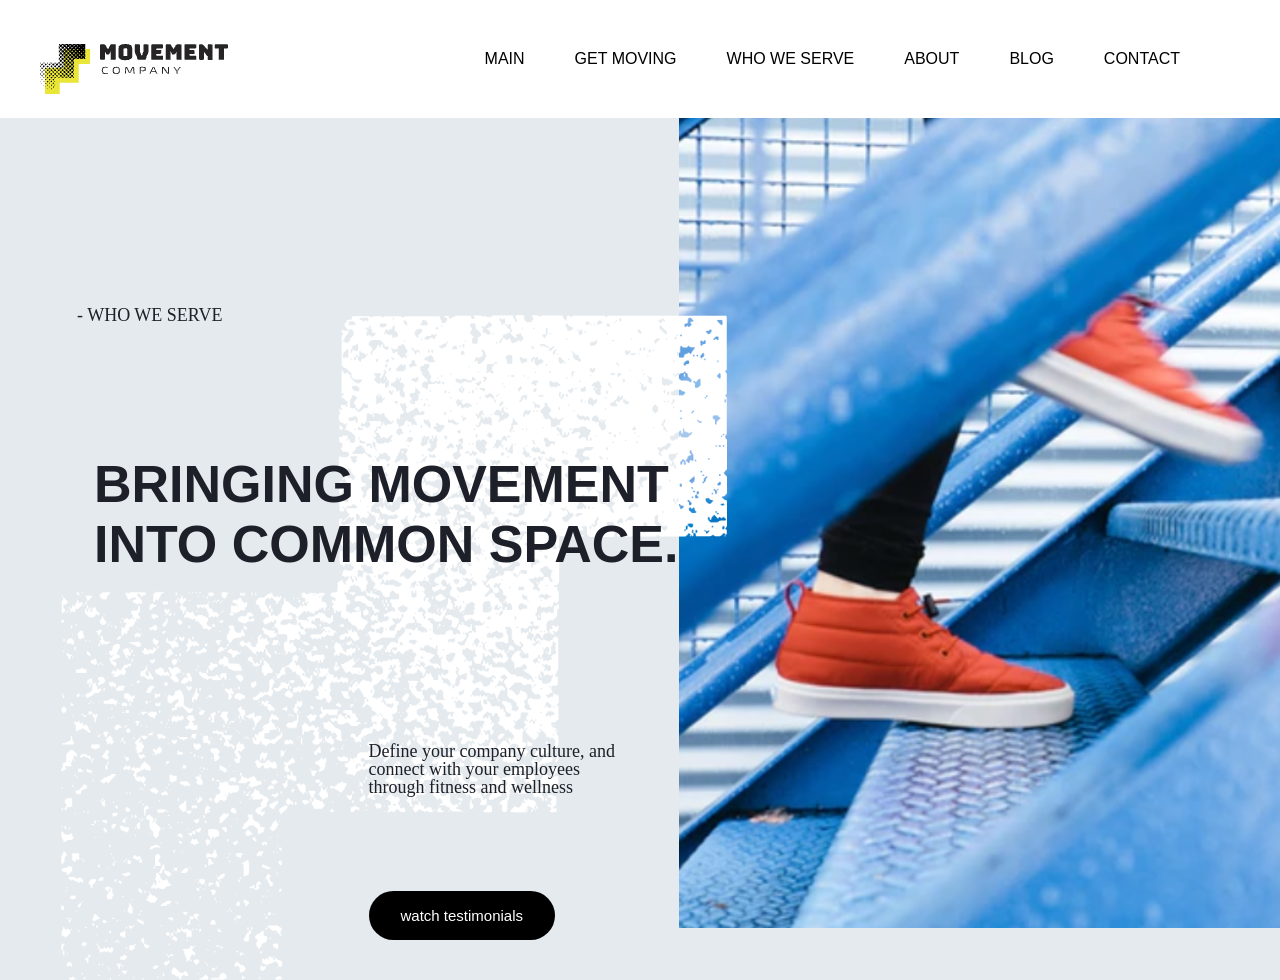
==== who-we-serve.html @ 01a1c988 "New page" ====
<!DOCTYPE html>
<html lang="en">
<head>
  <meta charset="UTF-8" />
  <meta name="viewport" content="width=device-width, initial-scale=1.0" />
  <title>Who We Serve</title>
  <link rel="stylesheet" href="style.css" />
</head>
<body>

  <header>
    <div class="wrapper">
      <nav>
        <img src="images/companyname.png" alt="Company Logo" class="logo" />
        <img src="images/firstpage/logo.png" alt="logo" class="companylogo" />
        <ul class="top-right-header">
          <li><a href="index.html">MAIN</a></li>
          <li><a href="#">GET MOVING</a></li>
          <li><a href="who-we-serve.html">WHO WE SERVE</a></li>
          <li><a href="#">ABOUT</a></li>
          <li><a href="#">BLOG</a></li>
          <li><a href="#">CONTACT</a></li>
        </ul>
      </nav>
    </div>
  </header>

  <main class="who-we-serve">

  <div class="hero-section">
    <div class="left">

      <div class="counter">
        <p>- WHO WE SERVE</p>
      </div>

      <div class="left-body">
        <h1>
          BRINGING MOVEMENT<br>
          INTO COMMON SPACE.
        </h1>

        <div class="content-wrap">
          <p>
            Define your company culture, and connect with your employees
            through fitness and wellness
          </p>
          <a href="#" class="cta-btn dark">watch testimonials</a>
        </div>
      </div>

    </div>

    <div class="right">
      <img src="images/secondpage/walking.png" alt="Steps" />
    </div>
  </div>

</main>

</body>
</html>
---- style.css ----
:root{
    --white: #ffffff;
    --lightgray: #E5EAEE;
    --lightblue: #CFEBFF;
    --black: #000000;
    
}


*,
*::after,
*::before{
    box-sizing: border-box;
}

body{
    margin: 0;
    font-family: "Exo 2", sans-serif;
}

.wrapper{
    margin: 0 auto;
    position: relative ;
}

header{
    background: var(--white);
    padding: 24px 0;
}




.cta-btn{
    padding: 16px 32px;
    border-radius: 524px;
    color: #fff;
    display: inline-block;
    font-size: 15px;
    font-weight: 500;
    text-decoration: none;
    position:relative;

}

.cta-btn.dark{
    background: var(--black); 
    position: relative;
}


nav {
    display: flex;
    justify-content: space-between;
    align-items: center;
    padding: 20px 100px;

}



.top-right-header li a {
    text-decoration: none;
    color: var(--black);
    font-family: "Exo 2", sans-serif;
    font-weight: 500;
    font-size: 16px;
}

nav ul{
    display: flex;
    gap: 50px;
    list-style: none;
    margin: 0;
    padding: 0;
}

.hero-section{
    display: flex;
    background:var(--lightgray);
}

.gray-background{
    background:var(--lightgray);
    width: calc(100% - 200px);
    height: calc(100vh - 200px);
    margin: 0 auto;
    display: flex;
    justify-content: center;
    align-items: center;
    box-sizing: border-box;
    padding: 0 40px;
    position: relative;
}



.hero-section .right img{
    max-width: 100%;
    height: auto;
}




.hero-section .left{
    flex: 1;
    display:flex;
    flex-direction: column;
    justify-content: space-between;
    padding: 170px 0 40px 77px; 
    z-index: 1;
    position: relative;
    background-image: url(images/firstpage/design.png);
    background-position: bottom left;
    background-repeat: no-repeat;
}

.hero-section .left .counter{
    display: flex;
    gap: 10px;
    font-size: 42px;
    font-weight: 700;
    line-height: 132%; 
}

.hero-section .left .counter span{
    font-size: 15px;
    font-weight: 400;
    line-height: 40px;
}

.companylogo{
    position: absolute;
    left: 40px;
    top: 20px;
}

.hero-section .left .left-body{
    display: flex;
    flex-direction: column;
    align-items: end;
    flex:1;
}

.hero-section .left .content-wrap{
    padding-right: 50px;
    flex: 1;
}


.hero-section .right{
    flex: 1;
    height: 810px;
}



.hero-section .right img{
    width: 100%;
    height: 100%;
    object-fit: cover;
}

.left h1{
    color: rgba(29, 32, 40, 1);
    font-family: Exo 2;
    font-size: 52px;
    font-weight: 700;
    letter-spacing: -2%;
    text-align: left;
    margin-bottom: 150px;

}


.left p{
    width:260px;
    color: rgba(29, 32, 40, 1);
    font-family: Prompt;
    font-size: 18px;
    font-weight: 400;
    margin-bottom: 95px;
    line-height:1;
}







.bg-shape{
    z-index:-1;
    position: absolute;
    width: 100%;
    bottom:0;
    left:0;
    height:75%;
    
}



.arrow {
  cursor: pointer;
  z-index: 10;
}

.arrows-area{
    display: flex;
    gap: 10px;
    justify-content: flex-start;
    position: relative;
    top: -175px;
    padding-left: 75px;
    

}

.swiper-slide .counter {
    position: relative;
    top: -90px; 
}

@media (max-width: 1199px) {
    .left h1{
        font-size: 30px;
        margin-bottom: 55px;
    }

    .hero-section .right{
        flex: 1;
        height: 625px;
    }

    .left p{

        margin-bottom: 45px;
    }


}


@media (max-width: 992px) {


    .nav {
        padding: 20px 40px;
    }



    .top-right-header{
        flex-wrap: wrap;
        justify-content: center;
        gap: 30px;
        display: none;
    }

    .top-right-header li a{
        font-size:12px;



    }
    .arrows-area{
        position: absolute;
        top: 465px;
        right: 50px;

    }
    .hero-section .left .content-wrap {
        position: relative; 
    }

    .hero-section {
        flex-direction: column;
        text-align: left;
        gap: 20px; 
        align-items: center;
        }

    .hero-section .left{
        padding: 50px 20px;
        align-items: flex-start;
        justify-content: flex-start;
    }


    



  

    .left {
        align-items: center; 
        }




    .left h1{
        font-size: 40px;
        margin-bottom: 100px;
    }

    .cta-btn.dark {
        position: absolute;
        padding: 8px 16px;
        font-size: 12px; 
        left:1px;

    }


    .hero-section .left .left-body {
        flex: 0 0 auto;
        align-items: flex-start;  
    }

    



    .hero-section .right{
        flex: none;
        width: 100%;
        }



    .hero-section .right img {
        width: 100%;      
        height: auto;
        margin: 0 auto;
        }

    .hero-section .left{
        background-size: 100% auto;
        padding-top: 140px;
    }
}






.who-we-serve .hero-section .left{
  background-image: none;
  background-repeat: no-repeat;
  background-position: bottom left;
  background-size: contain;
}

.who-we-serve .hero-section {
  position: relative;
  min-height: 80vh;
  background: var(--lightgray);
}


.who-we-serve .hero-section::before {
  content: "";
  position: absolute;
  inset: 0;
  background-image: url("images/secondpage/background.png");
  background-repeat: no-repeat;
  background-position: bottom left;
  background-size: 52%;
  z-index: 2;
  pointer-events: none;
  background-position: 10% bottom;

}


.who-we-serve .hero-section > * {
  position: relative;
  z-index: 3;
}


.who-we-serve .right {
  position: relative;
  z-index: 1;
}
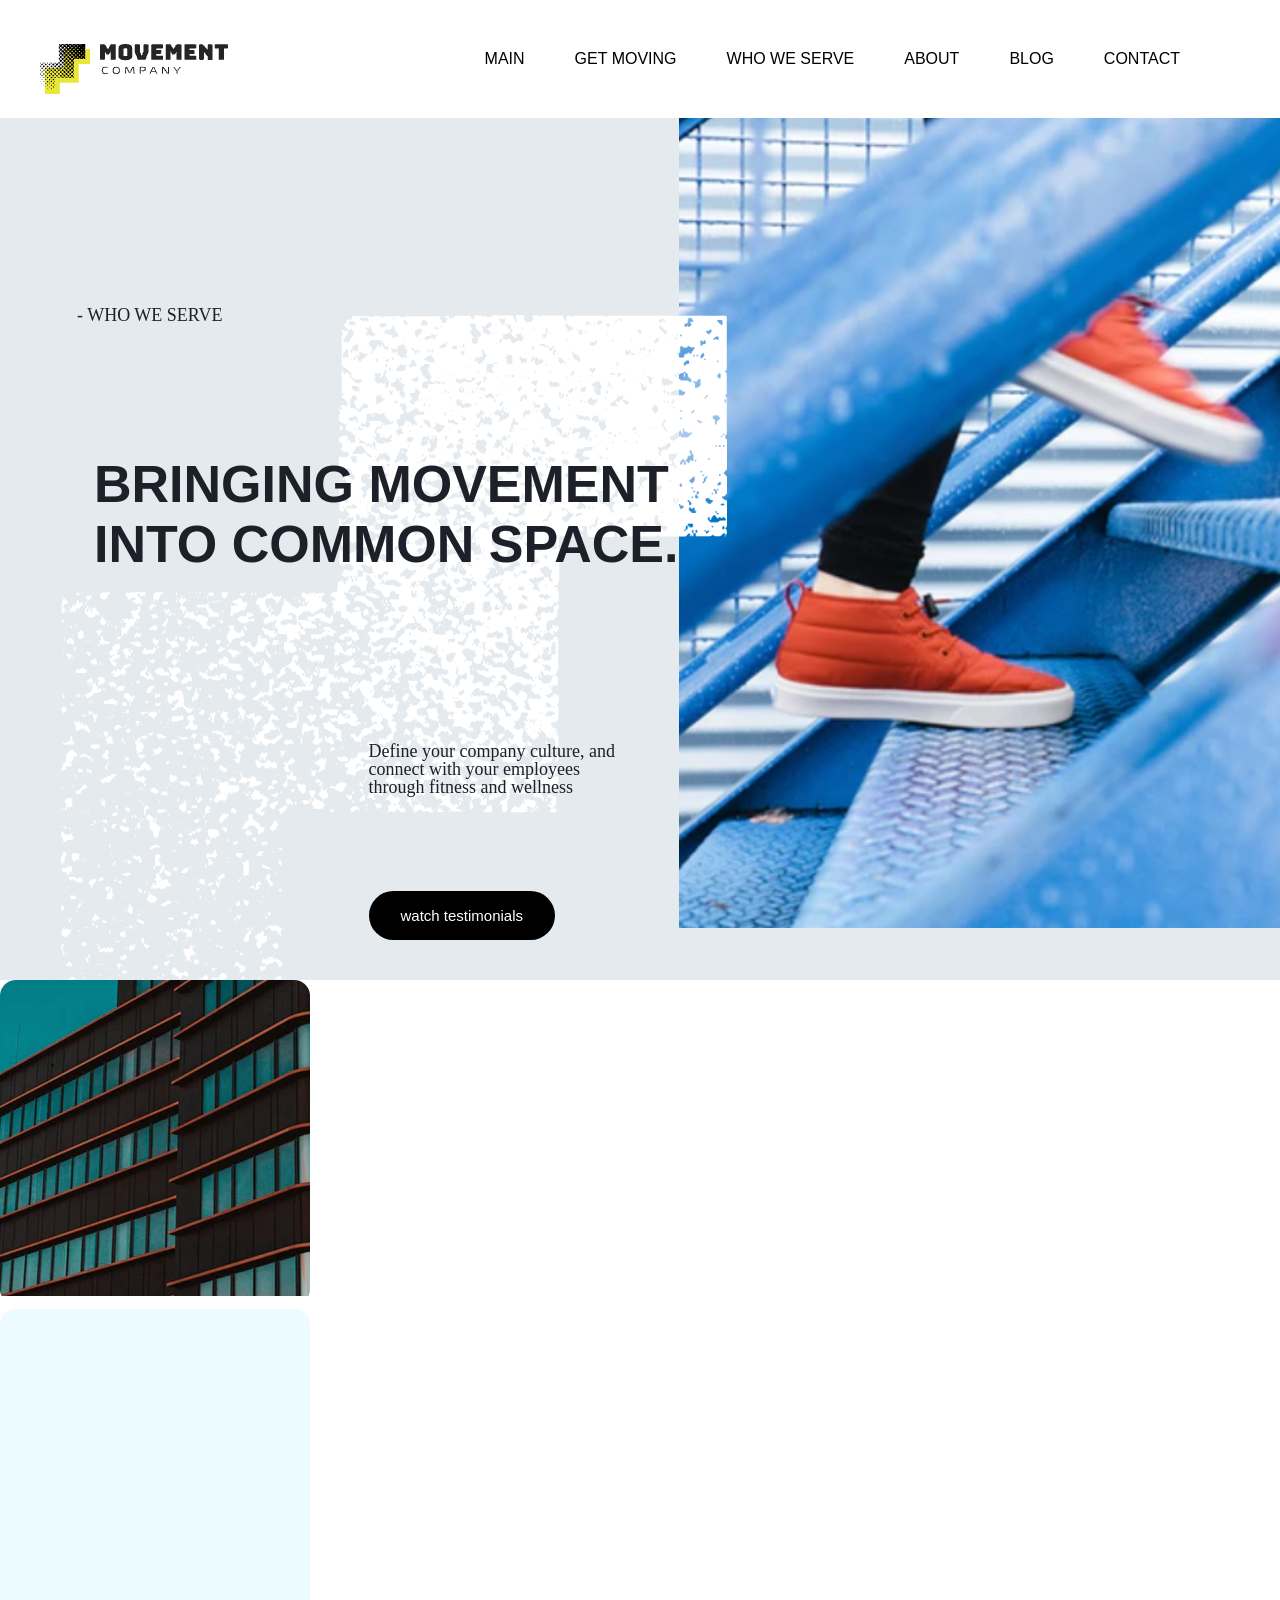
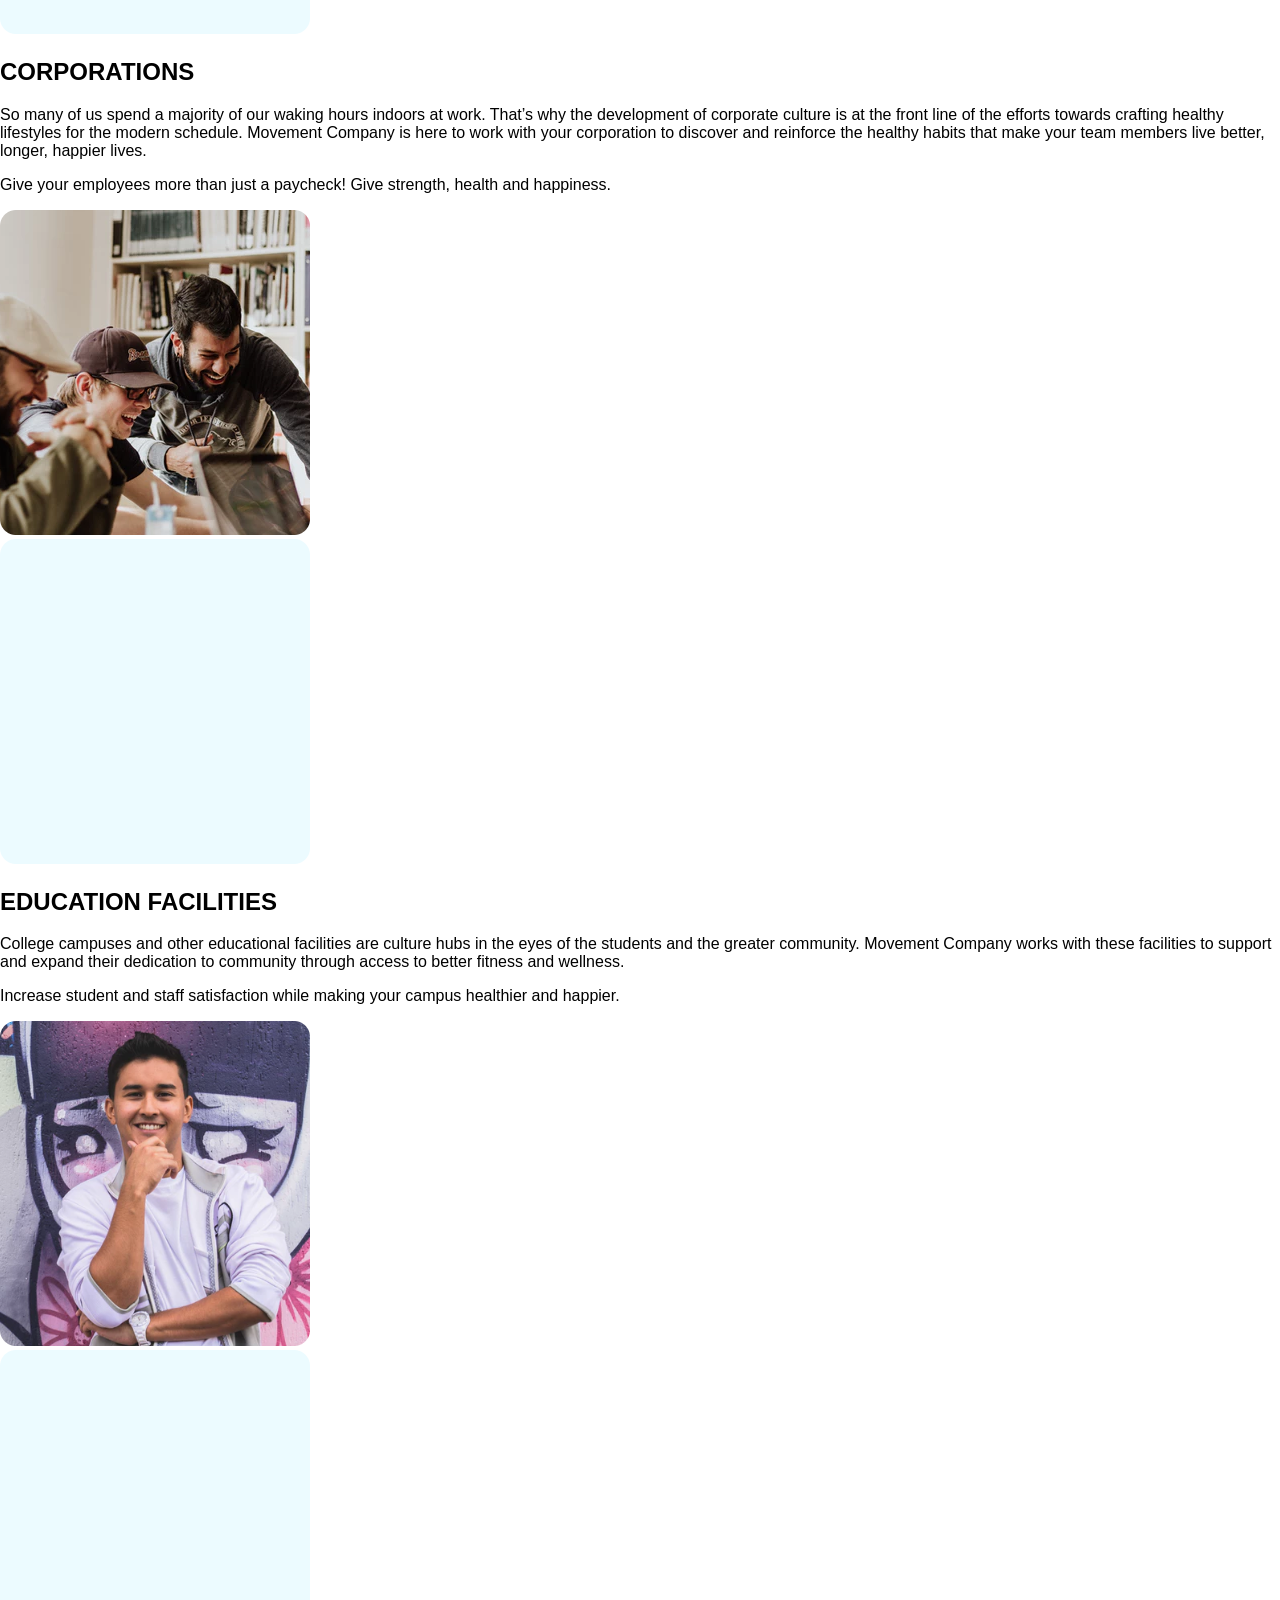
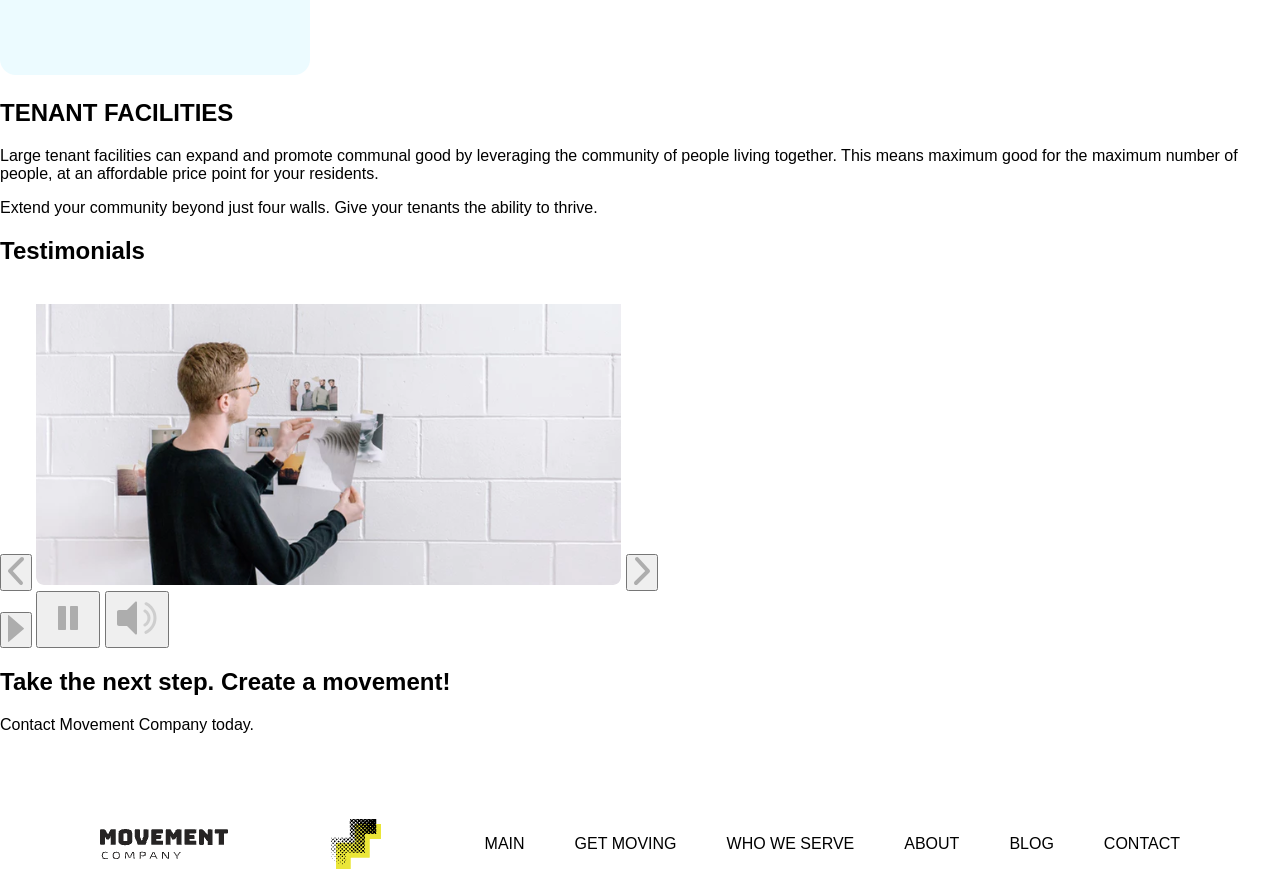
==== commit 4dc5a57f: "update" ====
--- a/who-we-serve.html
+++ b/who-we-serve.html
@@ -56,7 +56,211 @@
     </div>
   </div>
 
+
+
+
+
+
+
+
+
+
+<section class="serve-section corpo">
+  <div class="container">
+    <div class="corpo-row reverse">
+
+      <div class="corpo-image">
+        <img src="images/secondpage/corpo.png" alt = "Corporate wellness" />
+      </div>
+
+      <div class="blue-layer1">
+        <img src="images/secondpage/bluerec.png" />
+      </div>
+
+      <div class="corpo-text">
+        <!-- BIG header -->
+        <h2>CORPORATIONS</h2>
+
+        <!-- description paragraph -->
+        <p class="corpo-description">
+          So many of us spend a majority of our waking hours indoors at 
+          work. That’s why the development of corporate culture is at the 
+          front line of the efforts towards crafting healthy lifestyles for the 
+          modern schedule. Movement Company is here to work with your 
+          corporation to discover and reinforce the healthy habits that 
+          make your team members live better, longer, happier lives.
+        </p>
+
+        <!-- small finisher sentence -->
+        <p class="corpo-finisher">
+          Give your employees more than just a paycheck! Give 
+          strength, health and happiness.
+        </p>
+      </div>
+
+    </div>
+  </div>
+</section>
+
+
+
+<section class="serve-section edu">
+  <div class="container">
+    <div class="edu-row reverse">
+
+      <div class="edu-image">
+      <img src="images/secondpage/edu.png" alt="Educational facility promoting movement and wellness" />
+      </div>  
+      
+      
+      <div class="blue-layer2">
+        <img src="images/secondpage/bluerec.png" />
+      </div>
+
+
+      <div class="edu-text">
+        <!-- BIG header -->
+        <h2>EDUCATION FACILITIES</h2>
+
+        <!-- description paragraph -->
+        <p class="edu-description">
+          College campuses and other educational facilities are culture 
+          hubs in the eyes of the students and the greater community. 
+          Movement Company works with these facilities to support and 
+          expand their dedication to community through access to better 
+          fitness and wellness.
+        </p>
+
+        <!-- small finisher sentence -->
+        <p class="edu-finisher">
+          Increase student and staff satisfaction while making your campus 
+          healthier and happier.
+        </p>
+      </div>
+
+    </div>
+  </div>
+</section>
+
+
+
+<section class="serve-section tenant">
+  <div class="container">
+    <div class="tenant-row reverse">
+
+      <div class="tenant-image">
+        <img src="images/secondpage/tenn.png" alt="Tenant community fitness and wellness area" />
+      </div>
+
+            
+      <div class="blue-layer3">
+        <img src="images/secondpage/bluerec.png" />
+      </div>
+
+
+      <div class="tenant-text">
+        <!-- BIG header -->
+        <h2>TENANT FACILITIES</h2>
+
+        <!-- description paragraph -->
+        <p class="tenant-description">
+          Large tenant facilities can expand and promote communal good 
+          by leveraging the community of people living together. This 
+          means maximum good for the maximum number of people, at 
+          an affordable price point for your residents.
+        </p>
+
+        <!-- small finisher sentence -->
+        <p class="tenant-finisher">
+          Extend your community beyond just four walls. Give your 
+          tenants the ability to thrive.
+        </p>
+      </div>
+
+    </div>
+  </div>
+</section>
+
+
+<section class="testimonials">
+
+  <h2>Testimonials</h2>
+
+  <div class="testimonial-player">
+
+      <button class="arrow left-arrow" aria-label="Previous">
+        <img src="images/secondpage/leftarrow.svg" alt="Previous" />
+      </button>
+
+    <img
+      src="images/secondpage/video.png" alt="Testimonials video placeholder"/>
+
+
+      <button class="arrow right-arrow" aria-label="Next">
+        <img src="images/secondpage/rightarrow.svg" alt="Next" />
+      </button>
+  </div>
+
+  <div class="testimonial-controls">
+
+    <button aria-label="Play">
+      <img src="images/secondpage/play.svg" alt="Play" />
+    </button>
+
+
+    <button aria-label="Pause">
+      <img src="images/secondpage/Pause.svg" alt="Pause" />
+    </button>
+
+
+    <button aria-label="Volume">
+      <img src="images/secondpage/volume.svg" alt="Volume" />
+    </button>
+  </div>
+
+</section>
+
+
+
+
+<section class="bottom-cta">
+  <h2>Take the next step. Create a movement!</h2>
+  <p>Contact Movement Company today.</p>
+
+  <a href="#" class="cta-btn">Call Us Now</a>
+
+
+</section>
+
 </main>
+
+
+
+  <footer>
+    <div class="footer-inner">
+
+
+      <nav>
+        <img src="images/companyname.png" alt="Company Logo" class="footer-logo" />
+        <img src="images/firstpage/logo.png" alt="logo" class="footer-companylogo" />
+
+
+
+        <ul class="top-right-header">
+          <li><a href="index.html">MAIN</a></li>
+          <li><a href="#">GET MOVING</a></li>
+          <li><a href="who-we-serve.html">WHO WE SERVE</a></li>
+          <li><a href="#">ABOUT</a></li>
+          <li><a href="#">BLOG</a></li>
+          <li><a href="#">CONTACT</a></li>
+        </ul>
+      </nav>
+
+
+    </div>
+  </footer>
+
+
 
 </body>
 </html>
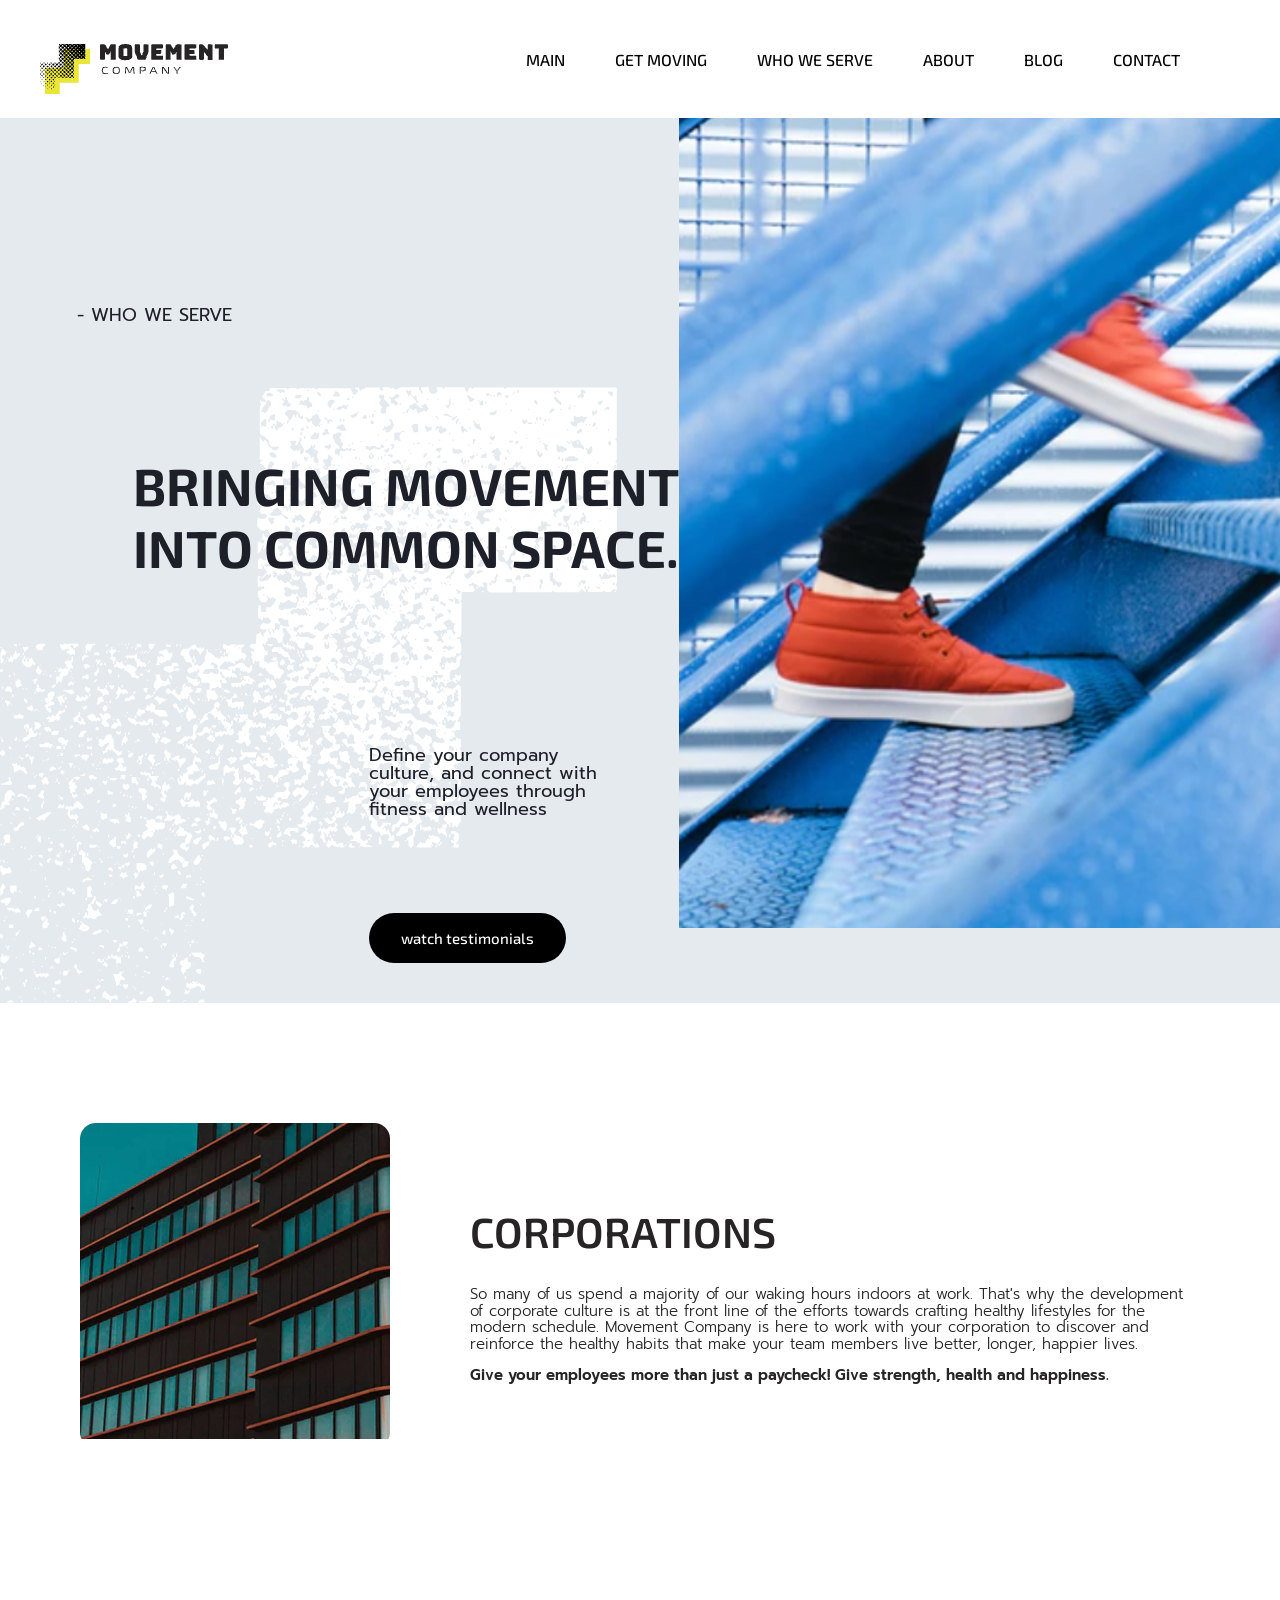
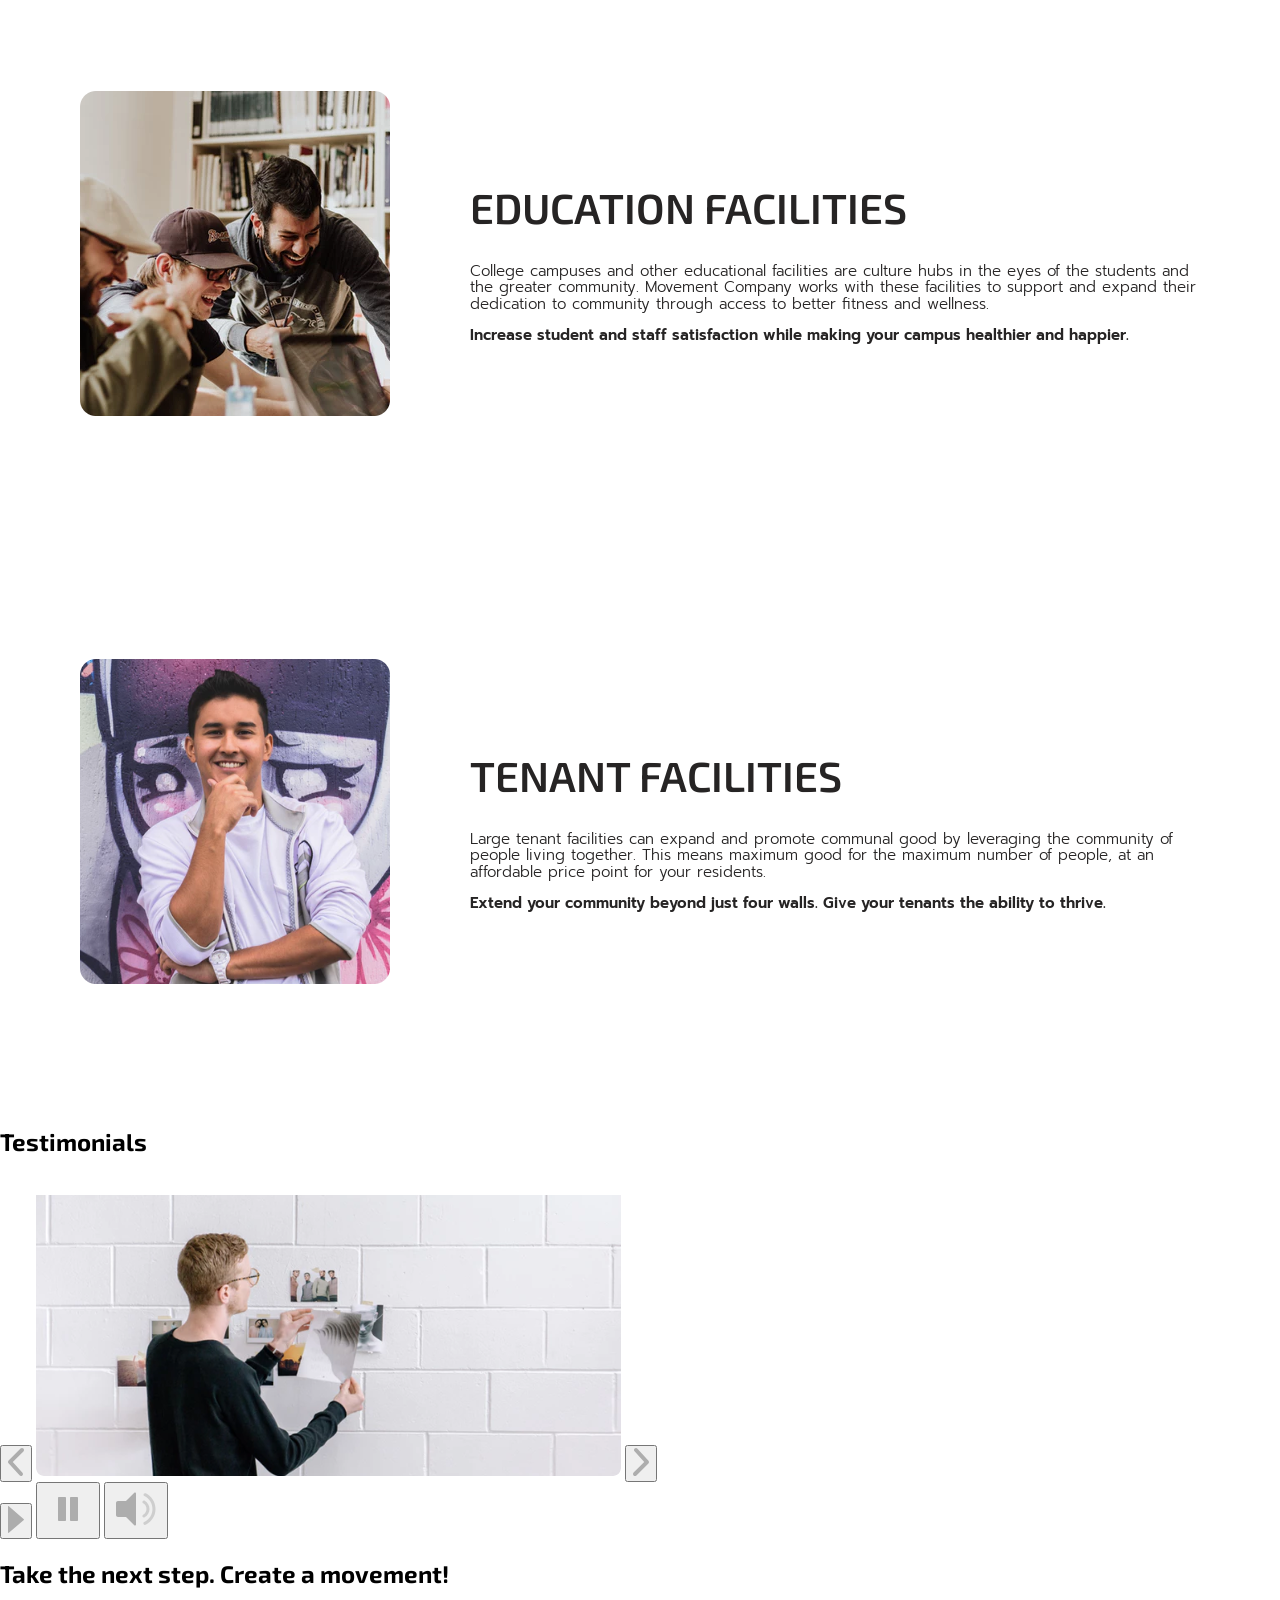
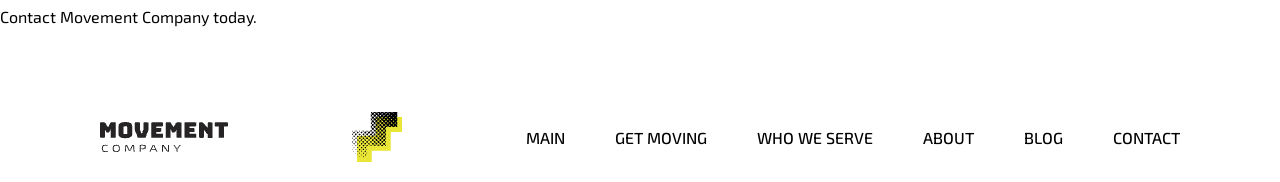
==== commit f30e1929: "Update" ====
--- a/who-we-serve.html
+++ b/who-we-serve.html
@@ -5,6 +5,9 @@
   <meta name="viewport" content="width=device-width, initial-scale=1.0" />
   <title>Who We Serve</title>
   <link rel="stylesheet" href="style.css" />
+  <link href="https://fonts.googleapis.com/css2?family=Prompt:wght@300;400;500;600;700&display=swap" rel="stylesheet">
+  <link href="https://fonts.googleapis.com/css2?family=Exo+2:wght@300;400;500;600;700;800&display=swap" rel="stylesheet">
+
 </head>
 <body>
 
@@ -26,6 +29,7 @@
   </header>
 
   <main class="who-we-serve">
+    <div class="container">
 
   <div class="hero-section">
     <div class="left">
@@ -65,16 +69,15 @@
 
 
 
+
 <section class="serve-section corpo">
   <div class="container">
     <div class="corpo-row reverse">
 
-      <div class="corpo-image">
-        <img src="images/secondpage/corpo.png" alt = "Corporate wellness" />
-      </div>
-
-      <div class="blue-layer1">
-        <img src="images/secondpage/bluerec.png" />
+
+      <div class="serve-image-wrap">
+        <img src="images/secondpage/corpo.png" alt="Corporate wellness" />
+        <div class="blue-layer"></div>
       </div>
 
       <div class="corpo-text">
@@ -84,7 +87,7 @@
         <!-- description paragraph -->
         <p class="corpo-description">
           So many of us spend a majority of our waking hours indoors at 
-          work. That’s why the development of corporate culture is at the 
+          work. That's why the development of corporate culture is at the 
           front line of the efforts towards crafting healthy lifestyles for the 
           modern schedule. Movement Company is here to work with your 
           corporation to discover and reinforce the healthy habits that 
@@ -108,14 +111,15 @@
   <div class="container">
     <div class="edu-row reverse">
 
-      <div class="edu-image">
-      <img src="images/secondpage/edu.png" alt="Educational facility promoting movement and wellness" />
-      </div>  
-      
-      
-      <div class="blue-layer2">
-        <img src="images/secondpage/bluerec.png" />
-      </div>
+
+
+      <div class="serve-image-wrap">
+        <img src="images/secondpage/edu.png" alt="Educational facility promoting movement and wellness" />
+        <div class="blue-layer"></div>
+      </div>
+
+
+
 
 
       <div class="edu-text">
@@ -148,14 +152,13 @@
   <div class="container">
     <div class="tenant-row reverse">
 
-      <div class="tenant-image">
+
+
+      <div class="serve-image-wrap">
         <img src="images/secondpage/tenn.png" alt="Tenant community fitness and wellness area" />
-      </div>
-
-            
-      <div class="blue-layer3">
-        <img src="images/secondpage/bluerec.png" />
-      </div>
+        <div class="blue-layer"></div>
+      </div>
+      
 
 
       <div class="tenant-text">
@@ -261,6 +264,5 @@
   </footer>
 
 
-
 </body>
 </html>
--- a/style.css
+++ b/style.css
@@ -349,42 +349,92 @@
 
 
 
-.who-we-serve .hero-section .left{
-  background-image: none;
-  background-repeat: no-repeat;
-  background-position: bottom left;
-  background-size: contain;
-}
 
 .who-we-serve .hero-section {
   position: relative;
-  min-height: 80vh;
+  min-height: 60vh;
   background: var(--lightgray);
 }
 
 
-.who-we-serve .hero-section::before {
-  content: "";
-  position: absolute;
-  inset: 0;
-  background-image: url("images/secondpage/background.png");
-  background-repeat: no-repeat;
-  background-position: bottom left;
-  background-size: 52%;
+
+
+
+.who-we-serve .hero-section > * {
+  position: relative;
+  z-index: 3;
+}
+
+
+.who-we-serve .right {
+  position: relative;
+  z-index: 1;
+}
+
+.serve-section {
+  padding: 120px 0;
+  position: relative;
+}
+
+.serve-section .container{
+  max-width: 1200px;
+  margin: 0 auto;
+  padding: 0 40px;    
+}
+
+
+.serve-section .corpo-row,
+.serve-section .edu-row,
+.serve-section .tenant-row {
+  display: flex;
+  align-items: center;
+  gap: 80px;
+  position: relative;
+}
+
+.corpo-image,
+.edu-image,
+.tenant-image {
+  flex: 1;
+  position: relative;
   z-index: 2;
-  pointer-events: none;
-  background-position: 10% bottom;
-
-}
-
-
-.who-we-serve .hero-section > * {
-  position: relative;
-  z-index: 3;
-}
-
-
-.who-we-serve .right {
-  position: relative;
-  z-index: 1;
-}+}
+
+
+.corpo-text h2,
+.edu-text h2,
+.tenant-text h2 {
+    color: rgba(38, 36, 36, 1);
+    font-family: "Exo 2", sans-serif;
+    font-style: normal;
+    font-size: 42px;
+    font-weight: 600;
+    line-height: 100%;
+    letter-spacing: 2%;
+    text-align: left;
+}
+
+.corpo-description,
+.edu-description,
+.tenant-description {
+    color: rgba(38, 36, 36, 1);
+    font-family: "Prompt", sans-serif;
+    font-size: 15px;
+    font-weight: 300;
+    line-height: 110%;
+    letter-spacing: 1%;
+    text-align: left;
+}
+
+.corpo-finisher,
+.edu-finisher,
+.tenant-finisher {
+    color: rgba(38, 36, 36, 1);
+    font-family: "Prompt", sans-serif;
+    font-size: 15px;
+    font-weight: 600;
+    line-height: 110%;
+    letter-spacing: 1%;
+    text-align: left;
+}
+
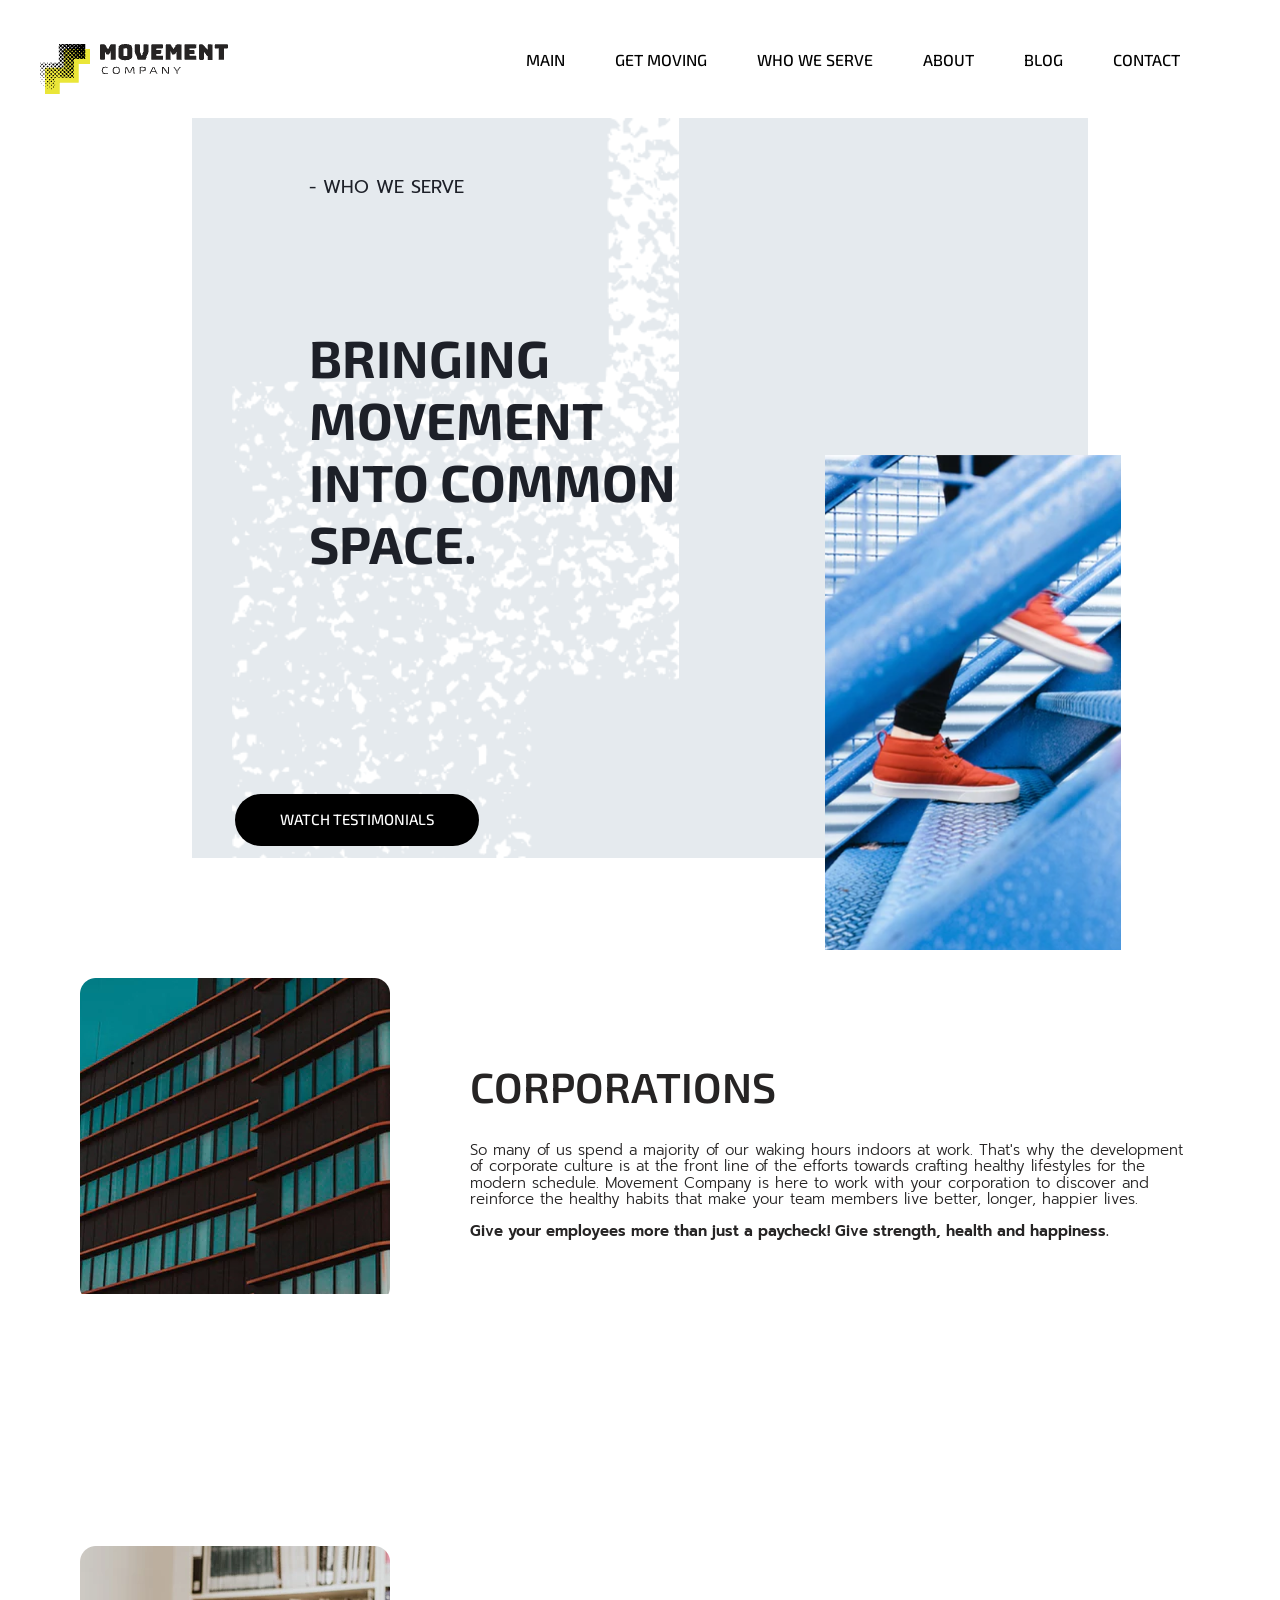
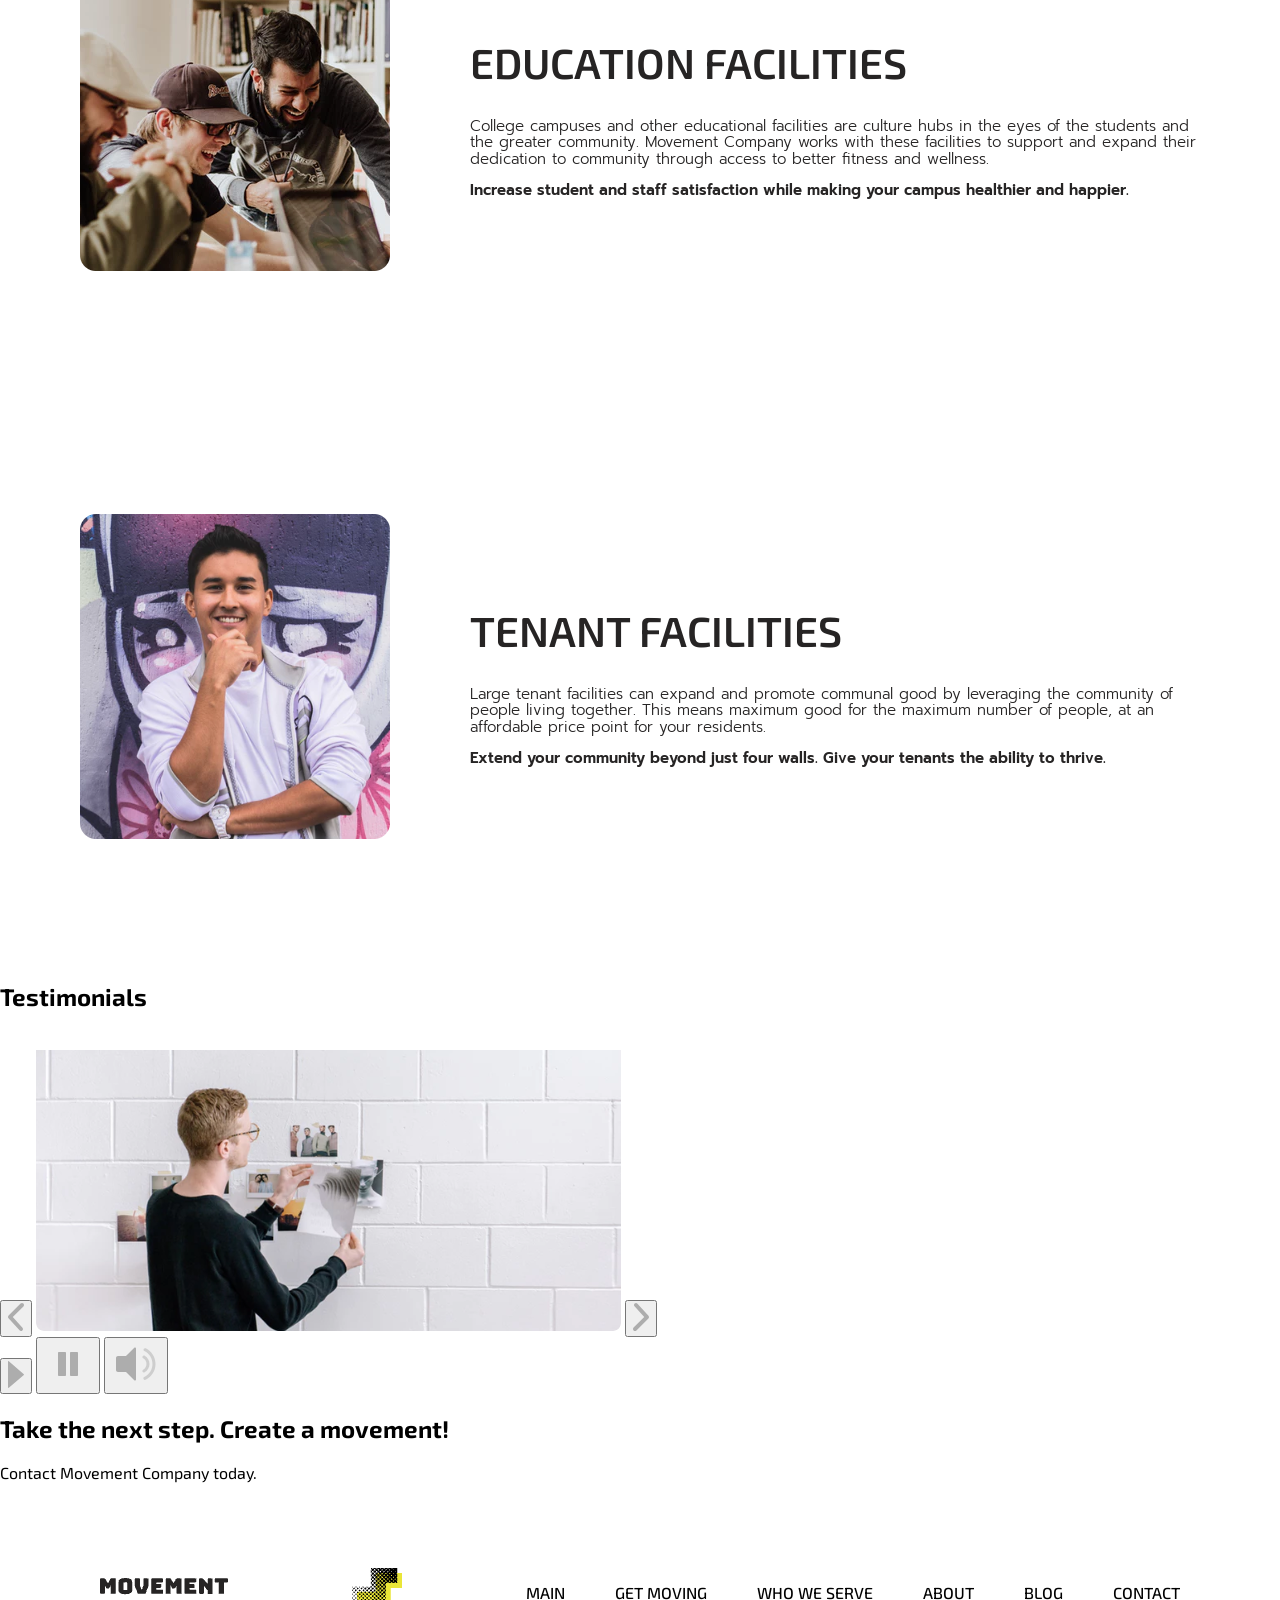
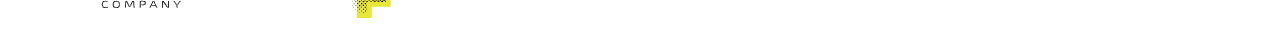
==== commit 074ed42a: "Updated CSS and HTML to improve layout and styling of "Who We Serve" section." ====
--- a/who-we-serve.html
+++ b/who-we-serve.html
@@ -45,10 +45,7 @@
         </h1>
 
         <div class="content-wrap">
-          <p>
-            Define your company culture, and connect with your employees
-            through fitness and wellness
-          </p>
+
           <a href="#" class="cta-btn dark">watch testimonials</a>
         </div>
       </div>
--- a/style.css
+++ b/style.css
@@ -438,3 +438,99 @@
     text-align: left;
 }
 
+
+.who-we-serve .hero-section {
+    width: calc(100% - 384px);
+    height: calc(100vh - 160px);
+    margin: 0 auto;
+    display: flex;
+    align-items: center;
+    padding: 0 40px;
+    background: var(--lightgray);
+}
+
+
+
+
+.who-we-serve .hero-section .right {
+    display: flex;
+    align-items: flex-end;
+    justify-content: center;
+    transform: translate(110px,57px);
+
+}
+
+.who-we-serve .hero-section .right img {
+    width: 80%;
+    max-width: 100%;
+    height: auto;
+}
+
+
+
+.who-we-serve .hero-section .left {
+    background-image: url("images/firstpage/design.png");
+    background-repeat: no-repeat;
+    background-size: 900px;
+    flex: 1;
+    display: flex;
+    flex-direction: column;
+    justify-content: space-between;
+    padding: 90px 0 60px 77px;
+}
+
+.who-we-serve.counter p {
+    color: rgba(29, 32, 40, 1);
+    font-family: "Exo 2", sans-serif;
+    font-size: 15px;
+    font-weight: 600;
+    line-height: 110%;
+    letter-spacing: 0.2em;   
+    text-align: left;
+}
+
+
+.who-we-serve.left h1 {
+    color: rgba(29, 32, 40, 1);
+    font-family: "Exo 2", sans-serif;
+    font-size: 52px;
+    font-weight: 700;
+    line-height: 100%;
+    letter-spacing: -0.02em; 
+    text-align: left;
+    margin-left: 40px;
+
+}
+
+.who-we-serve .cta-btn.dark {
+    color: rgba(255, 255, 255, 1);
+    font-family: "Exo 2", sans-serif;
+    font-size: 15px;
+    font-weight: 500;
+    line-height: 130%;
+    letter-spacing: 11%;
+    text-align: center;
+    text-transform: uppercase;
+}
+.who-we-serve .cta-btn.dark {
+    width: 244px;
+    height: 40%;
+    display: flex;
+    align-items: center;
+    justify-content: center;
+    transform: translateX(-150px);
+
+}
+
+.who-we-serve .hero-section .left-body {
+    display: flex;
+    flex-direction: column;
+    gap: 30px;
+    max-width: 520px;
+}
+
+.who-we-serve .content-wrap {
+    margin-top: 40px;
+    display: flex;
+    justify-content: flex-start;
+}
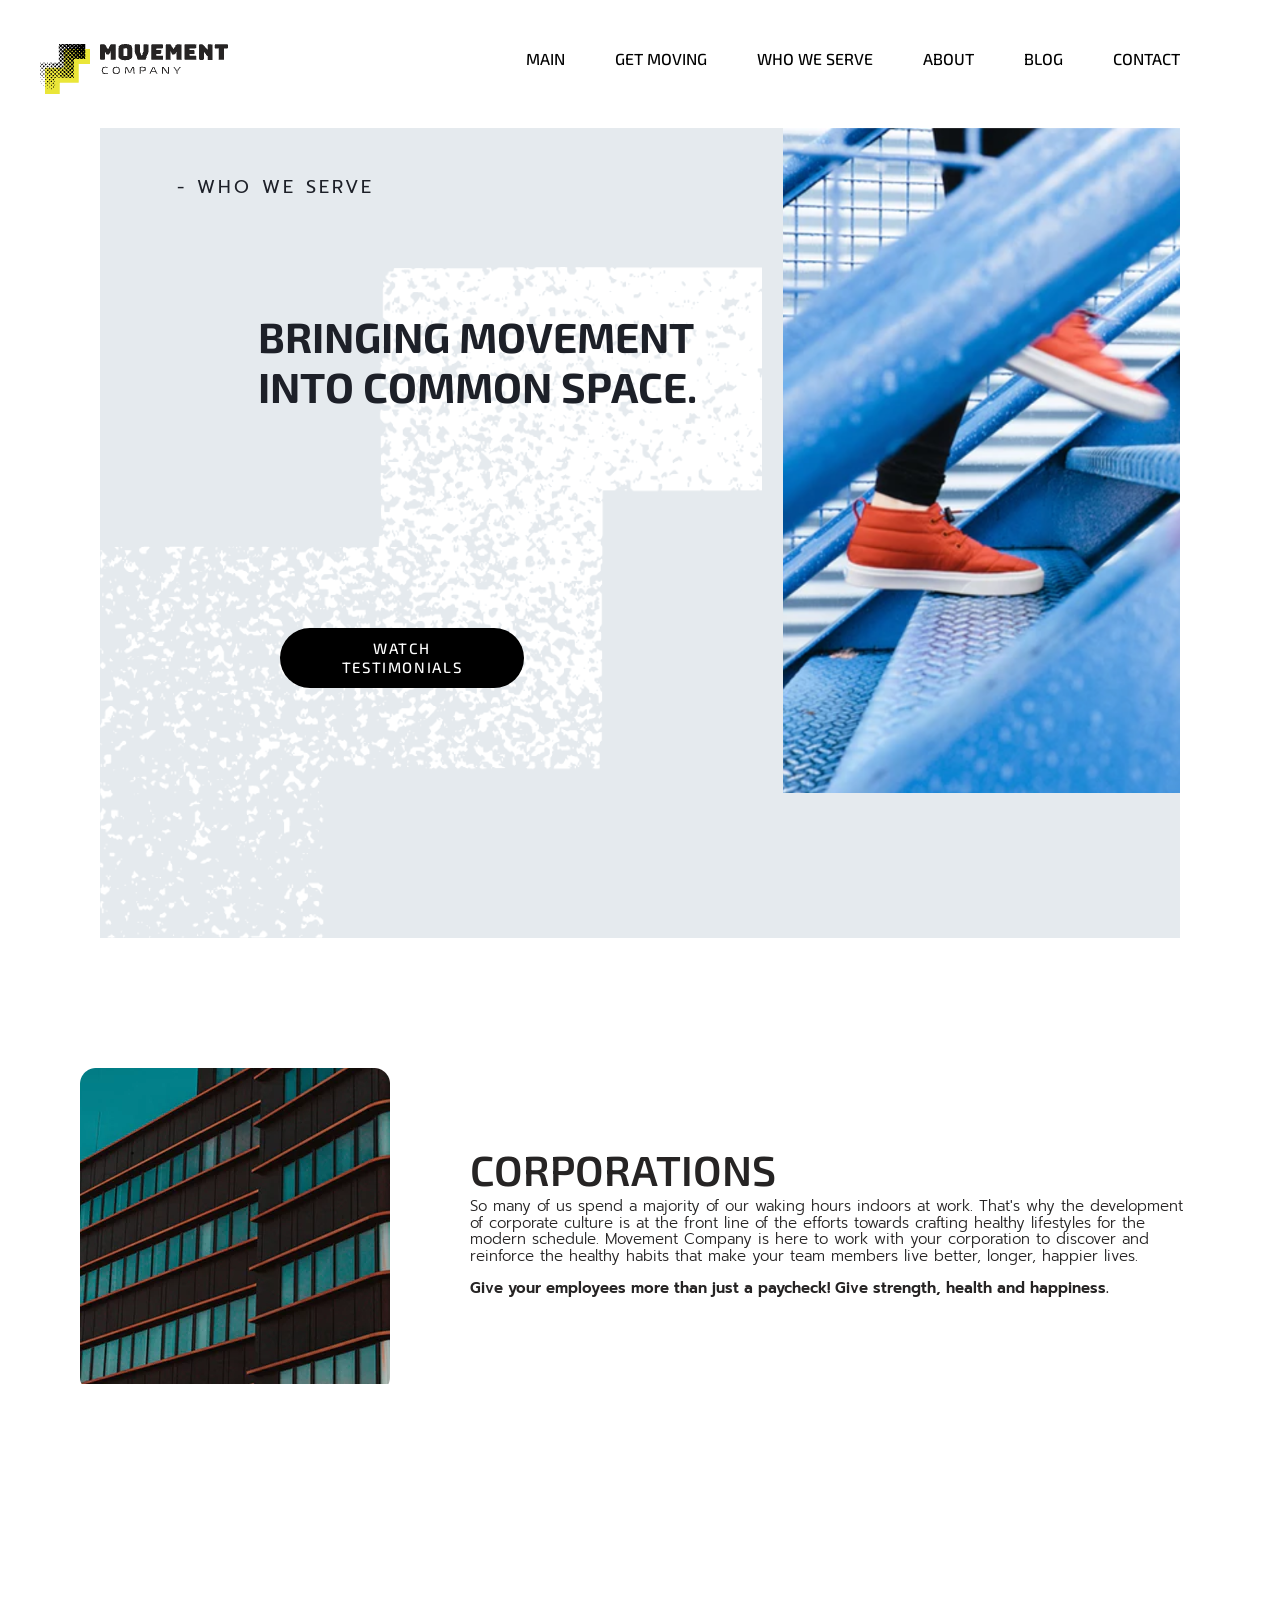
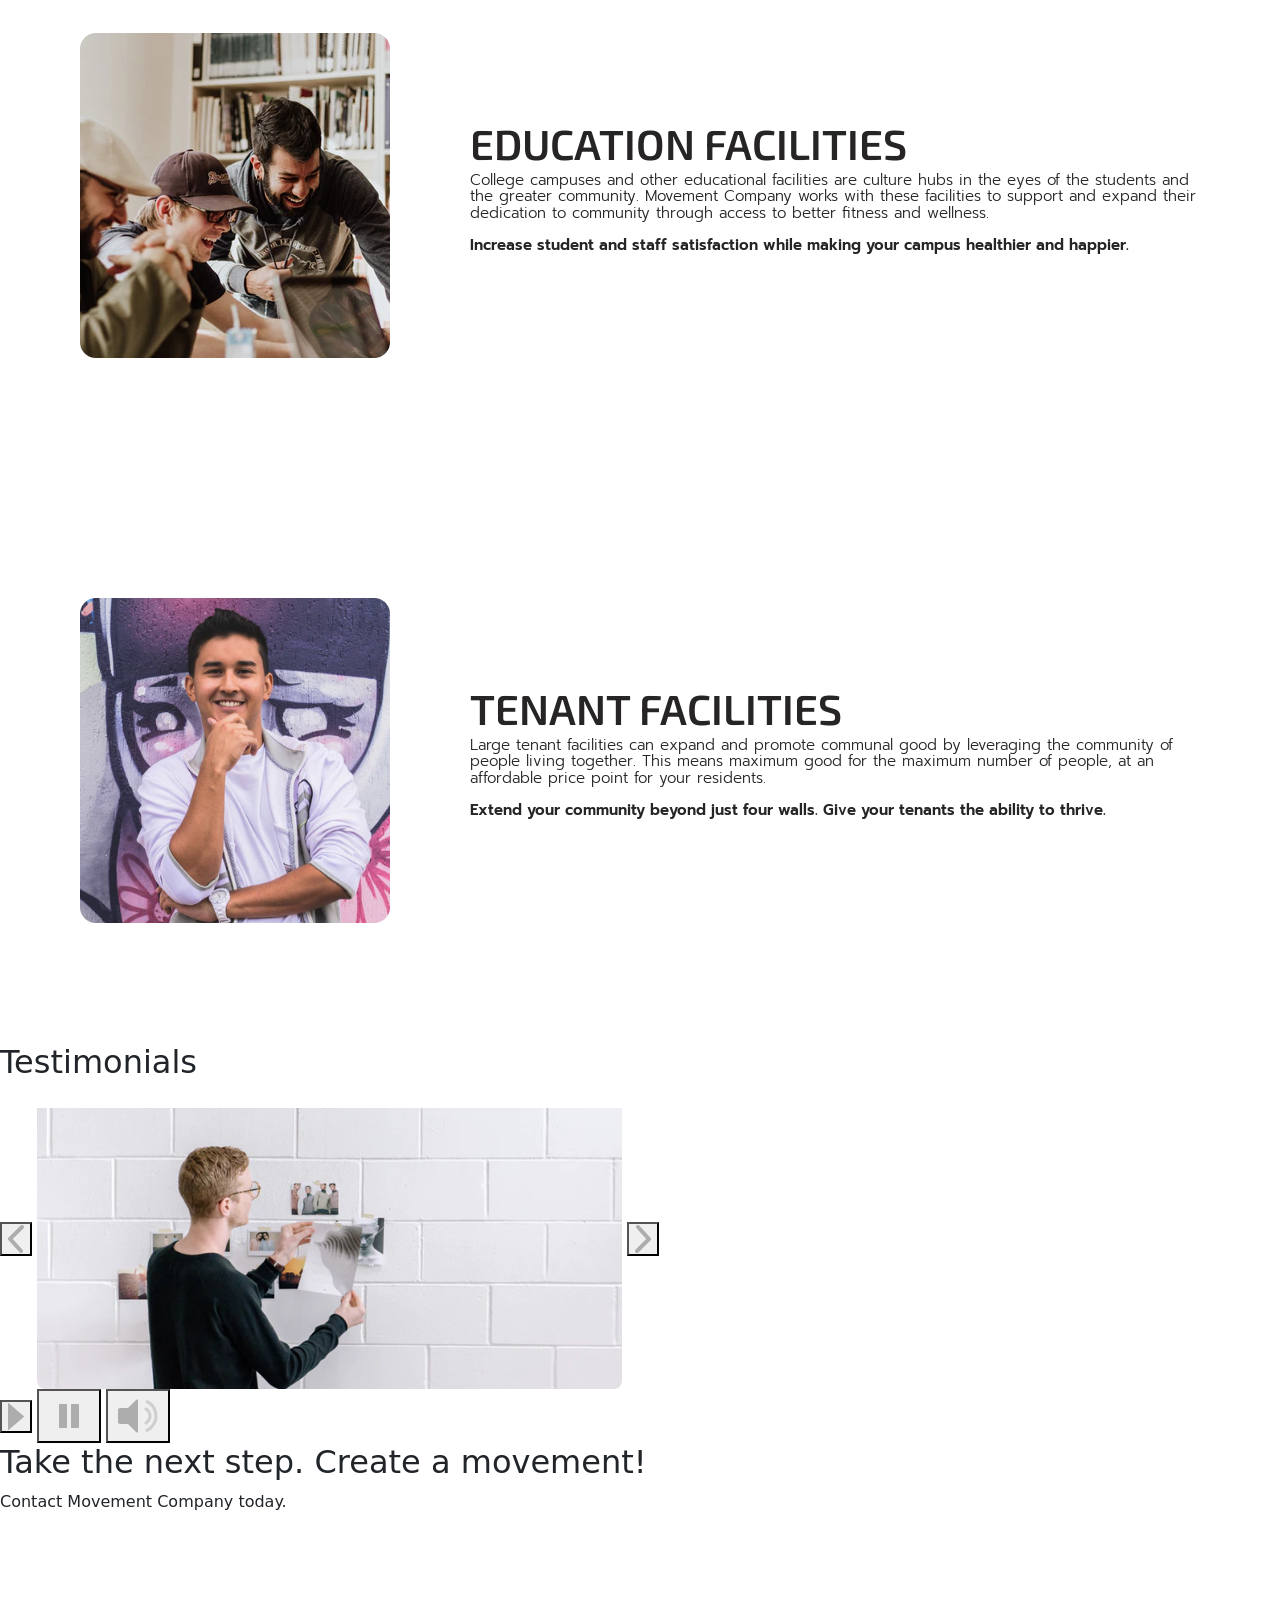
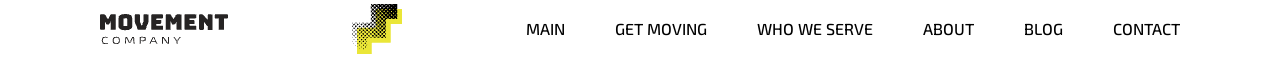
==== commit 97b3f4b1: "Updates" ====
--- a/who-we-serve.html
+++ b/who-we-serve.html
@@ -7,6 +7,7 @@
   <link rel="stylesheet" href="style.css" />
   <link href="https://fonts.googleapis.com/css2?family=Prompt:wght@300;400;500;600;700&display=swap" rel="stylesheet">
   <link href="https://fonts.googleapis.com/css2?family=Exo+2:wght@300;400;500;600;700;800&display=swap" rel="stylesheet">
+  <link href="https://cdn.jsdelivr.net/npm/bootstrap@5.3.2/dist/css/bootstrap.min.css" rel="stylesheet">
 
 </head>
 <body>
@@ -29,33 +30,37 @@
   </header>
 
   <main class="who-we-serve">
-    <div class="container">
-
-  <div class="hero-section">
-    <div class="left">
-
-      <div class="counter">
-        <p>- WHO WE SERVE</p>
-      </div>
-
-      <div class="left-body">
-        <h1>
-          BRINGING MOVEMENT<br>
-          INTO COMMON SPACE.
-        </h1>
-
-        <div class="content-wrap">
-
-          <a href="#" class="cta-btn dark">watch testimonials</a>
+
+      <div class="hero-section">
+        <div class="container">
+
+          <div class="left">
+
+            <div class="counter">
+              <p>- WHO WE SERVE</p>
+            </div>
+
+            <div class="left-body">
+              <h1>
+                BRINGING MOVEMENT<br>
+                INTO COMMON SPACE.
+              </h1>
+
+              <div class="content-wrap">
+
+                <a href="#" class="cta-btn dark">watch testimonials</a>
+              </div>
+            </div>
+
+          </div>
+
+          <div class="right">
+            <img src="images/secondpage/walking.png" alt="Steps" />
+          </div>
         </div>
       </div>
 
-    </div>
-
-    <div class="right">
-      <img src="images/secondpage/walking.png" alt="Steps" />
-    </div>
-  </div>
+    
 
 
 
--- a/style.css
+++ b/style.css
@@ -350,26 +350,135 @@
 
 
 
+
+
+
+
+
+
+
+
+
 .who-we-serve .hero-section {
-  position: relative;
-  min-height: 60vh;
-  background: var(--lightgray);
-}
-
-
-
-
-
-.who-we-serve .hero-section > * {
-  position: relative;
-  z-index: 3;
-}
-
-
-.who-we-serve .right {
-  position: relative;
-  z-index: 1;
-}
+    display: flex;
+    justify-content: center;
+    padding: 10px 0; 
+    position: relative;
+    background: transparent;
+}
+
+.who-we-serve .hero-section .container {
+    display: flex;
+    width: calc(100% - 200px); 
+    min-height: calc(100vh - 200px);
+    align-items: flex-start;
+    justify-content: space-between;
+    background: var(--lightgray);
+    padding: 0;
+    overflow: visible;
+}
+
+.who-we-serve .hero-section .left {
+    flex: 1.4;
+    min-height: 100%;
+    display: flex;
+    flex-direction: column;
+    justify-content: space-between;
+    padding: 50px 0 40px 77px;
+    position: relative;
+    background-image: url("images/firstpage/design.png");
+    background-position: bottom left;
+    background-repeat: no-repeat;
+    background-size: 101.5%;
+    z-index: 2;
+}
+
+.who-we-serve .hero-section .left .counter {
+    font-family: "Exo 2", sans-serif;
+    font-weight: 600;
+    font-size: 15px;
+    line-height: 110%;
+    letter-spacing: 0.2em;
+    color: rgba(29, 32, 40, 1);
+    margin-bottom: 20px;
+}
+
+.who-we-serve .hero-section .left h1 {
+    font-family: "Exo 2", sans-serif;
+    font-weight: 700;
+    font-size: 42px;
+    line-height: 1.2;
+    letter-spacing: 0;
+    color: rgba(29, 32, 40, 1);
+    margin: 0; 
+    max-width: 100%; 
+    
+}
+
+.who-we-serve .hero-section .left .content-wrap {
+    display: flex;
+    justify-content: flex-start;
+    margin-top: 40px; 
+}
+
+.who-we-serve .hero-section .cta-btn.dark {
+    position: absolute;
+    top: 400px;   
+    left: 200px;  
+    width: 244px;
+    height: 60px;
+    flex: none;
+    display: flex;
+    align-items: center;
+    justify-content: center;
+    font-family: "Exo 2", sans-serif;
+    font-size: 15px;
+    font-weight: 500;
+    line-height: 130%;
+    letter-spacing: 0.11em;
+    text-align: center;
+    text-transform: uppercase;
+    color: #fff;
+    background: var(--black);
+    border-radius: 524px;
+    margin-top: 100px; 
+    align-self: flex-start;
+    margin-left: -20px;
+}
+
+.who-we-serve .hero-section .right {
+    flex: 1;
+    display: flex;
+    align-items: flex-start;
+    justify-content: flex-end;
+    position: relative;
+}
+
+.who-we-serve .hero-section .right img {
+    width: 95%; 
+    height: auto;
+    object-fit: contain;
+    z-index: 1;
+    position: relative;
+}
+
+
+
+.who-we-serve .hero-section .left-body {
+    display: flex;
+    flex-direction: column;
+    gap: 30px;
+    max-width: 520px;
+}
+
+.who-we-serve .content-wrap {
+    margin-top: 40px;
+    display: flex;
+    justify-content: flex-start;
+}
+
+
+
 
 .serve-section {
   padding: 120px 0;
@@ -438,99 +547,3 @@
     text-align: left;
 }
 
-
-.who-we-serve .hero-section {
-    width: calc(100% - 384px);
-    height: calc(100vh - 160px);
-    margin: 0 auto;
-    display: flex;
-    align-items: center;
-    padding: 0 40px;
-    background: var(--lightgray);
-}
-
-
-
-
-.who-we-serve .hero-section .right {
-    display: flex;
-    align-items: flex-end;
-    justify-content: center;
-    transform: translate(110px,57px);
-
-}
-
-.who-we-serve .hero-section .right img {
-    width: 80%;
-    max-width: 100%;
-    height: auto;
-}
-
-
-
-.who-we-serve .hero-section .left {
-    background-image: url("images/firstpage/design.png");
-    background-repeat: no-repeat;
-    background-size: 900px;
-    flex: 1;
-    display: flex;
-    flex-direction: column;
-    justify-content: space-between;
-    padding: 90px 0 60px 77px;
-}
-
-.who-we-serve.counter p {
-    color: rgba(29, 32, 40, 1);
-    font-family: "Exo 2", sans-serif;
-    font-size: 15px;
-    font-weight: 600;
-    line-height: 110%;
-    letter-spacing: 0.2em;   
-    text-align: left;
-}
-
-
-.who-we-serve.left h1 {
-    color: rgba(29, 32, 40, 1);
-    font-family: "Exo 2", sans-serif;
-    font-size: 52px;
-    font-weight: 700;
-    line-height: 100%;
-    letter-spacing: -0.02em; 
-    text-align: left;
-    margin-left: 40px;
-
-}
-
-.who-we-serve .cta-btn.dark {
-    color: rgba(255, 255, 255, 1);
-    font-family: "Exo 2", sans-serif;
-    font-size: 15px;
-    font-weight: 500;
-    line-height: 130%;
-    letter-spacing: 11%;
-    text-align: center;
-    text-transform: uppercase;
-}
-.who-we-serve .cta-btn.dark {
-    width: 244px;
-    height: 40%;
-    display: flex;
-    align-items: center;
-    justify-content: center;
-    transform: translateX(-150px);
-
-}
-
-.who-we-serve .hero-section .left-body {
-    display: flex;
-    flex-direction: column;
-    gap: 30px;
-    max-width: 520px;
-}
-
-.who-we-serve .content-wrap {
-    margin-top: 40px;
-    display: flex;
-    justify-content: flex-start;
-}
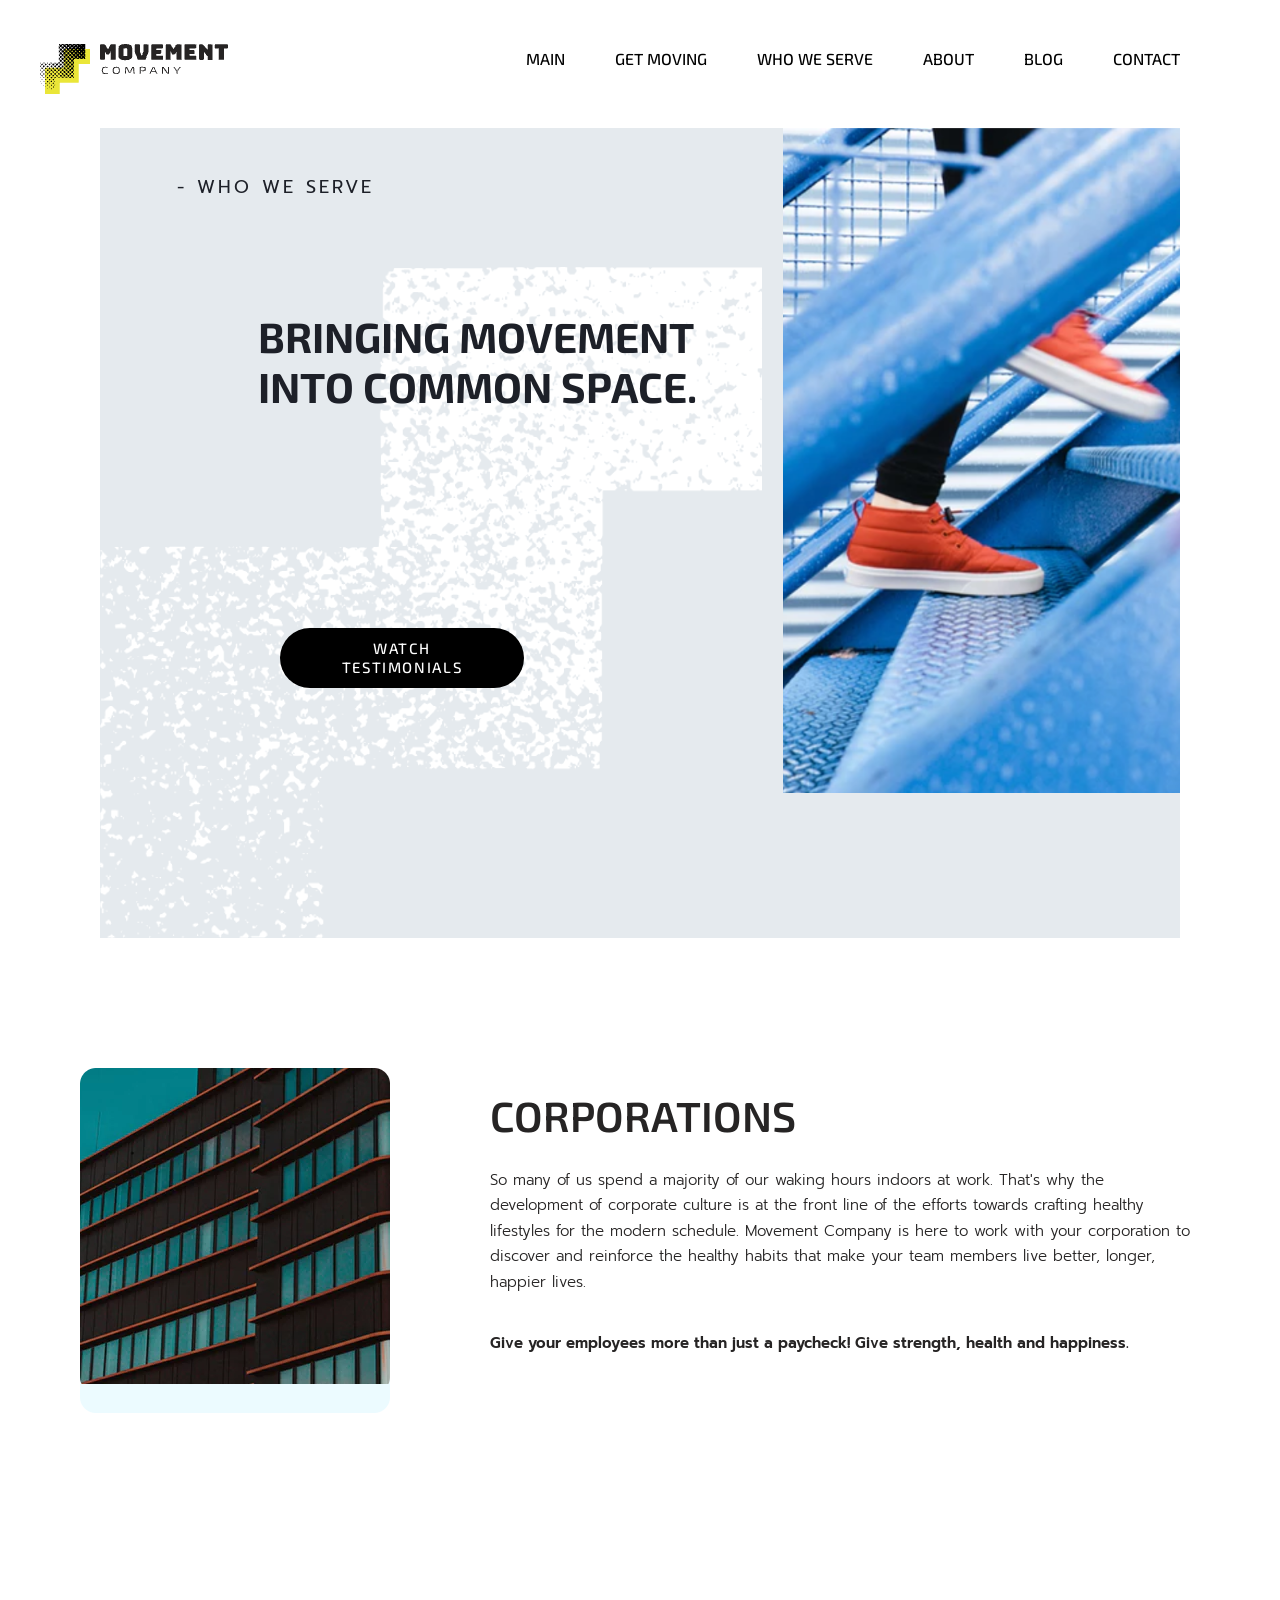
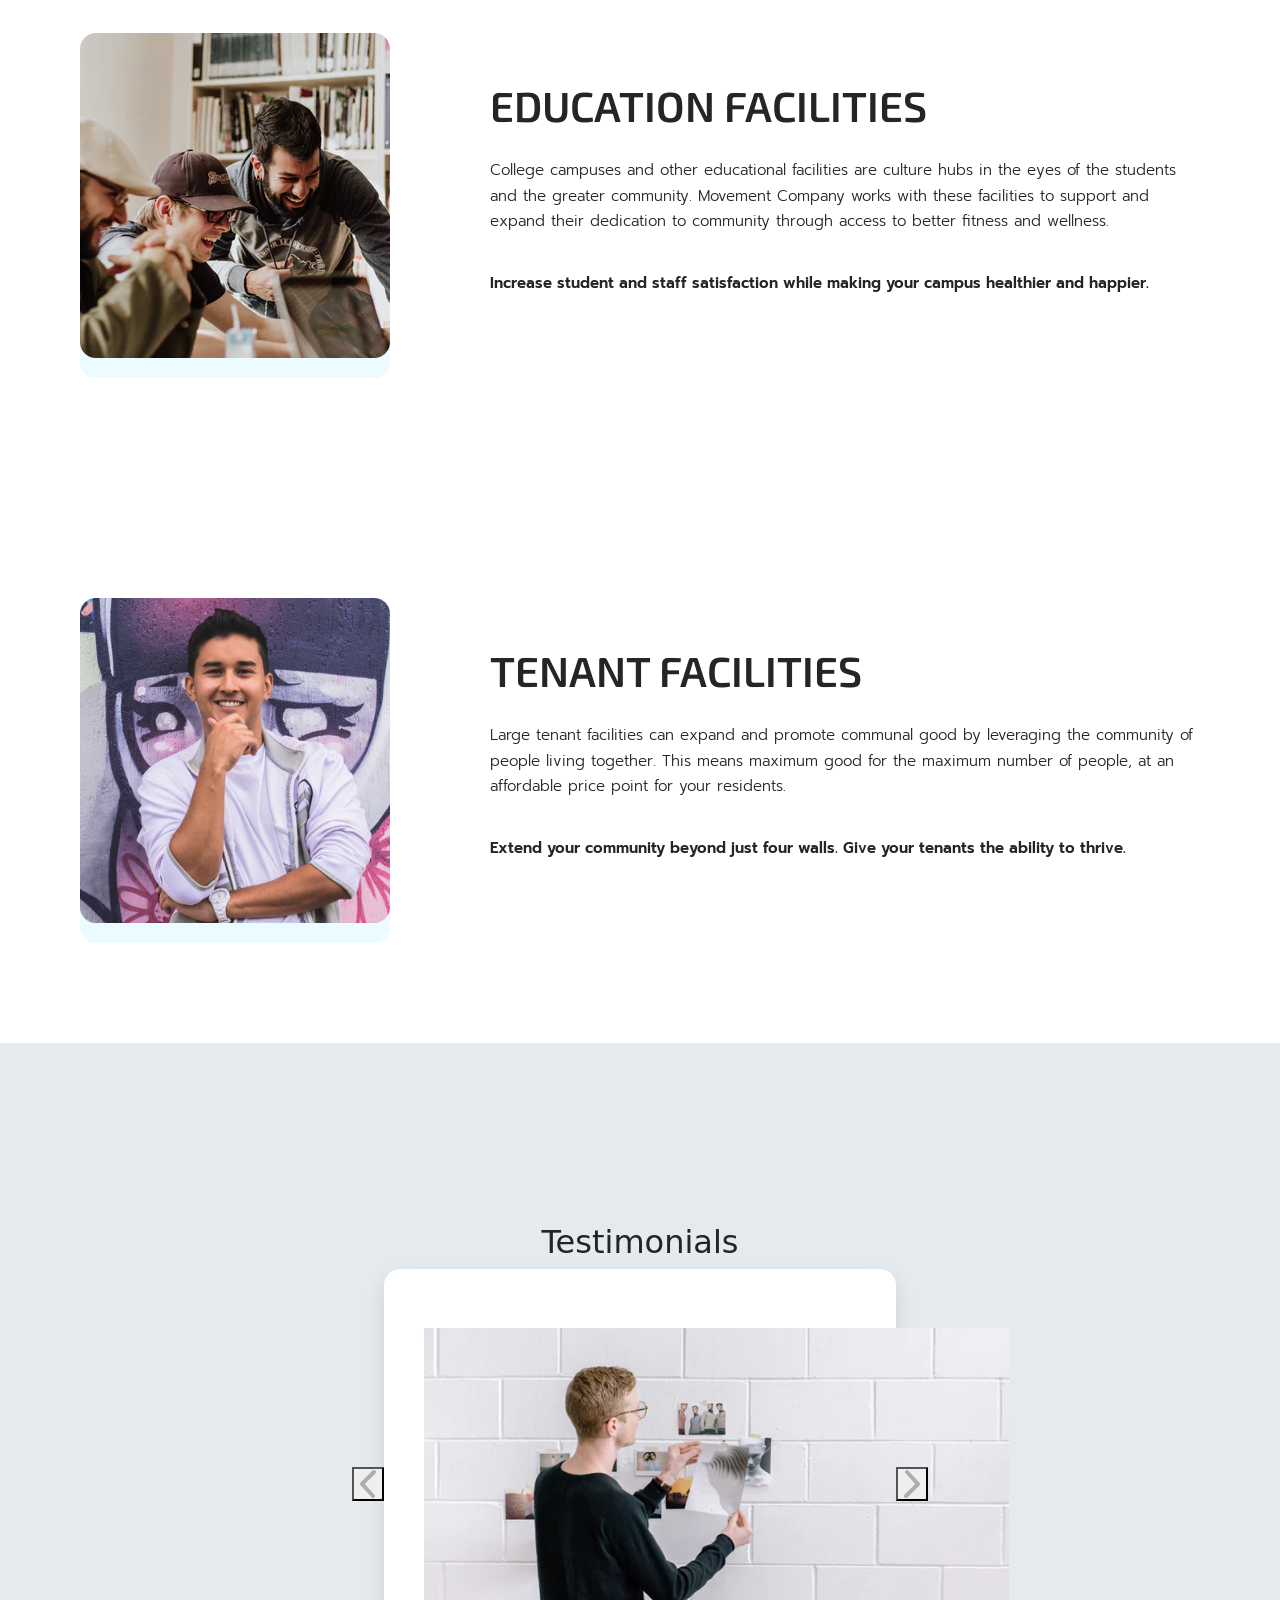
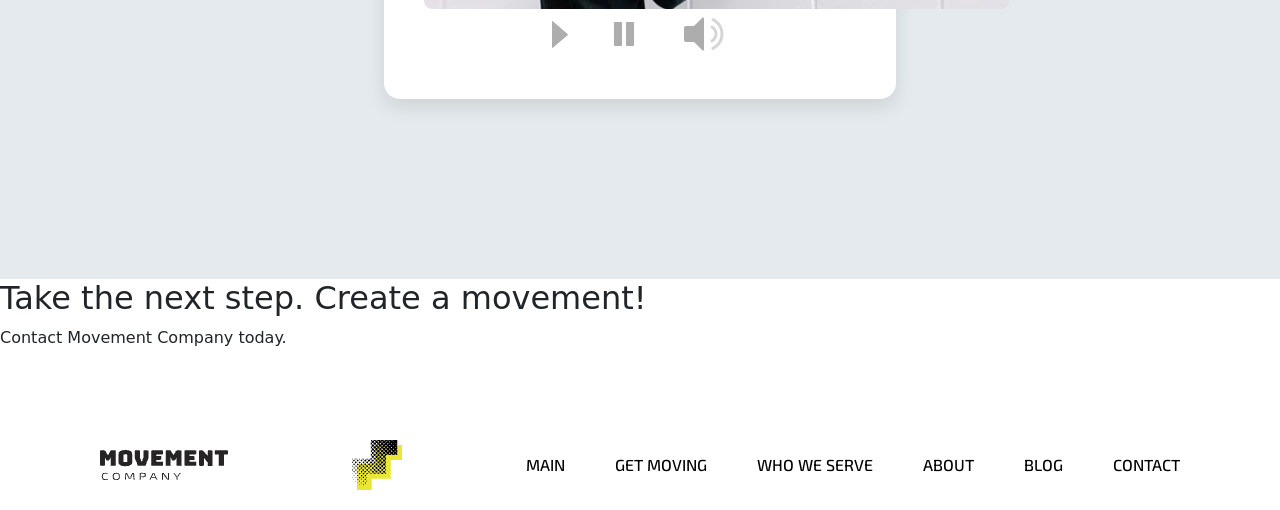
==== commit afd737e8: "New sections" ====
--- a/who-we-serve.html
+++ b/who-we-serve.html
@@ -79,7 +79,9 @@
 
       <div class="serve-image-wrap">
         <img src="images/secondpage/corpo.png" alt="Corporate wellness" />
-        <div class="blue-layer"></div>
+        <div class="blue-layer">
+
+        </div>
       </div>
 
       <div class="corpo-text">
@@ -191,37 +193,44 @@
 
   <h2>Testimonials</h2>
 
-  <div class="testimonial-player">
-
-      <button class="arrow left-arrow" aria-label="Previous">
+  <div class="testimonial-container">
+          <button class="arrow left-arrow" aria-label="Previous">
         <img src="images/secondpage/leftarrow.svg" alt="Previous" />
       </button>
-
-    <img
-      src="images/secondpage/video.png" alt="Testimonials video placeholder"/>
-
-
-      <button class="arrow right-arrow" aria-label="Next">
+      
+    <div class="testimonial-card">
+
+
+
+
+      <img
+        src="images/secondpage/video.png" alt="Testimonials video placeholder"/>
+
+
+
+
+      <div class="testimonial-controls">
+
+        <button aria-label="Play">
+          <img src="images/secondpage/play.svg" alt="Play" />
+        </button>
+
+
+        <button aria-label="Pause">
+          <img src="images/secondpage/Pause.svg" alt="Pause" />
+        </button>
+
+
+        <button aria-label="Volume">
+          <img src="images/secondpage/volume.svg" alt="Volume" />
+        </button>
+      </div>
+    </div>
+          <button class="arrow right-arrow" aria-label="Next">
         <img src="images/secondpage/rightarrow.svg" alt="Next" />
       </button>
   </div>
 
-  <div class="testimonial-controls">
-
-    <button aria-label="Play">
-      <img src="images/secondpage/play.svg" alt="Play" />
-    </button>
-
-
-    <button aria-label="Pause">
-      <img src="images/secondpage/Pause.svg" alt="Pause" />
-    </button>
-
-
-    <button aria-label="Volume">
-      <img src="images/secondpage/volume.svg" alt="Volume" />
-    </button>
-  </div>
 
 </section>
 
--- a/style.css
+++ b/style.css
@@ -497,8 +497,9 @@
 .serve-section .tenant-row {
   display: flex;
   align-items: center;
-  gap: 80px;
+  gap: 100px;
   position: relative;
+  
 }
 
 .corpo-image,
@@ -519,7 +520,7 @@
     font-size: 42px;
     font-weight: 600;
     line-height: 100%;
-    letter-spacing: 2%;
+    letter-spacing: 10%;
     text-align: left;
 }
 
@@ -530,7 +531,7 @@
     font-family: "Prompt", sans-serif;
     font-size: 15px;
     font-weight: 300;
-    line-height: 110%;
+    line-height: 1.7;
     letter-spacing: 1%;
     text-align: left;
 }
@@ -547,3 +548,65 @@
     text-align: left;
 }
 
+.corpo-text,
+.edu-text,
+.tenant-text {
+    display: flex;
+    flex-direction: column;
+    gap: 24px; 
+}
+
+.blue-layer {
+  position: absolute;
+  bottom: -20px;
+  width: 100%;
+  height: 100%;
+  background-image: url("images/secondpage/bluerec.png");
+  background-size: contain;
+  background-repeat: no-repeat;
+  z-index: -1;
+}
+
+.testimonials {
+    background: var(--lightgray);
+    text-align: center;
+    padding: 180px 0;  
+    width: 100%;
+}
+
+.testimonial-container{
+    display: flex;
+    justify-content: center;
+    align-items: center;
+}
+
+.testimonial-card{
+    background: #ffffff; 
+    padding: 40px;
+    border-radius: 16px; 
+    max-width: 40%; 
+    width: 90%; 
+    box-shadow: 0px 8px 20px rgba(0,0,0,0.1);
+}
+
+.testimonial-card .img{
+    width: 100%;
+    height: auto;
+    margin-bottom: 20px;
+}
+
+.testimonial-controls{
+    display: flex;
+    justify-content: center;
+    gap: 20px;
+}
+
+
+.testimonial-controls button {
+    background: none;      
+    border: none;          
+    cursor: pointer;      
+    display: inline-flex;  
+    align-items: center;
+    justify-content: center;
+}
